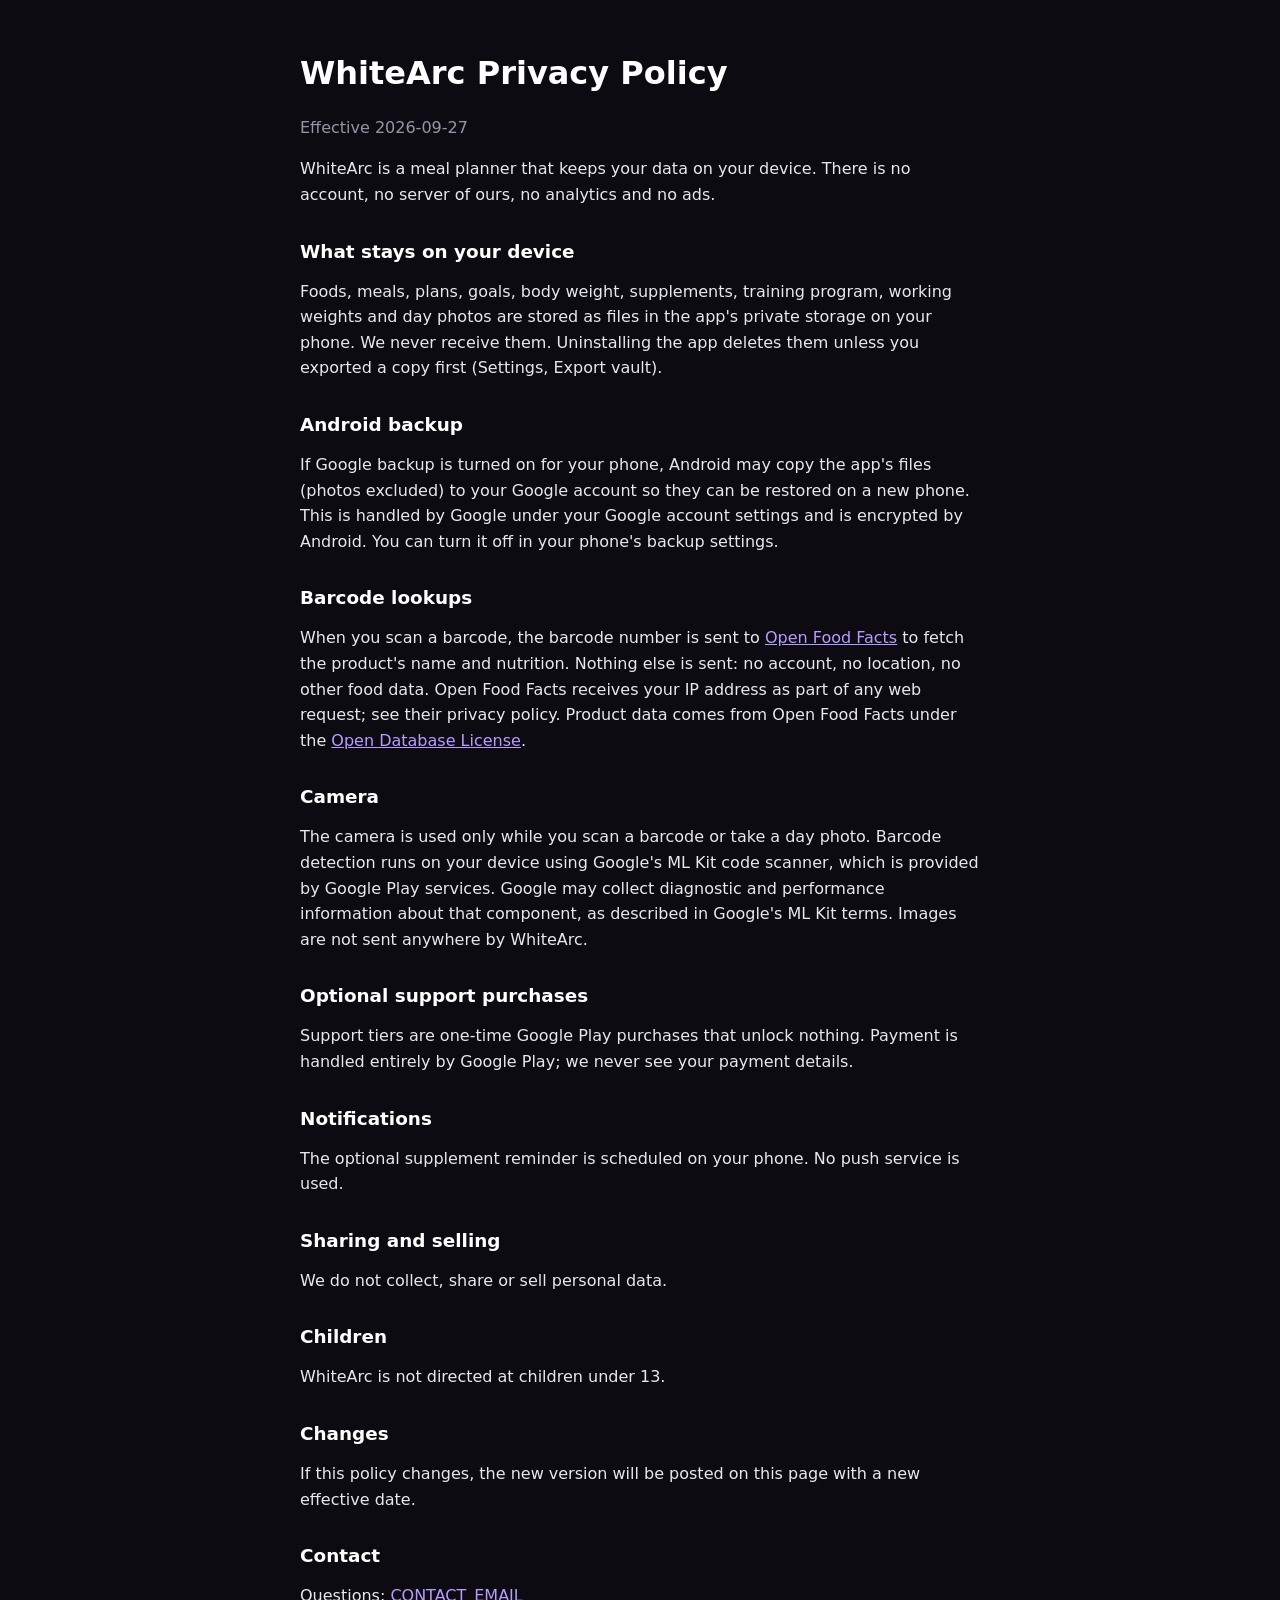
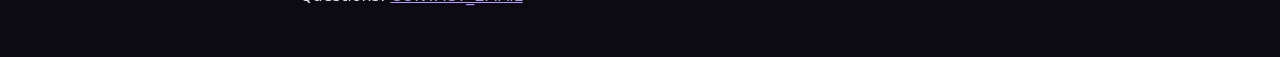
==== privacy.html @ a420f755 "Privacy policy page" ====
<!doctype html>
<html lang="en">
<head>
<meta charset="utf-8">
<meta name="viewport" content="width=device-width, initial-scale=1">
<title>WhiteArc Privacy Policy</title>
<style>
  :root { color-scheme: dark; }
  body { background: #0d0b12; color: #e9e6f0; font: 16px/1.6 system-ui, sans-serif; margin: 0; padding: 2rem 1rem; }
  main { max-width: 680px; margin: 0 auto; }
  h1, h2 { color: #fff; line-height: 1.25; }
  h2 { margin-top: 2rem; font-size: 1.15rem; }
  a { color: #b79cff; }
  .muted { color: #9a93a8; }
</style>
</head>
<body>
<main>
<h1>WhiteArc Privacy Policy</h1>
<p class="muted">Effective 2026-09-27</p>

<p>WhiteArc is a meal planner that keeps your data on your device. There is no account, no server of ours, no analytics and no ads.</p>

<h2>What stays on your device</h2>
<p>Foods, meals, plans, goals, body weight, supplements, training program, working weights and day photos are stored as files in the app's private storage on your phone. We never receive them. Uninstalling the app deletes them unless you exported a copy first (Settings, Export vault).</p>

<h2>Android backup</h2>
<p>If Google backup is turned on for your phone, Android may copy the app's files (photos excluded) to your Google account so they can be restored on a new phone. This is handled by Google under your Google account settings and is encrypted by Android. You can turn it off in your phone's backup settings.</p>

<h2>Barcode lookups</h2>
<p>When you scan a barcode, the barcode number is sent to <a href="https://world.openfoodfacts.org">Open Food Facts</a> to fetch the product's name and nutrition. Nothing else is sent: no account, no location, no other food data. Open Food Facts receives your IP address as part of any web request; see their privacy policy. Product data comes from Open Food Facts under the <a href="https://opendatacommons.org/licenses/odbl/1-0/">Open Database License</a>.</p>

<h2>Camera</h2>
<p>The camera is used only while you scan a barcode or take a day photo. Barcode detection runs on your device using Google's ML Kit code scanner, which is provided by Google Play services. Google may collect diagnostic and performance information about that component, as described in Google's ML Kit terms. Images are not sent anywhere by WhiteArc.</p>

<h2>Optional support purchases</h2>
<p>Support tiers are one-time Google Play purchases that unlock nothing. Payment is handled entirely by Google Play; we never see your payment details.</p>

<h2>Notifications</h2>
<p>The optional supplement reminder is scheduled on your phone. No push service is used.</p>

<h2>Sharing and selling</h2>
<p>We do not collect, share or sell personal data.</p>

<h2>Children</h2>
<p>WhiteArc is not directed at children under 13.</p>

<h2>Changes</h2>
<p>If this policy changes, the new version will be posted on this page with a new effective date.</p>

<h2>Contact</h2>
<p>Questions: <a href="mailto:CONTACT_EMAIL">CONTACT_EMAIL</a></p>
</main>
</body>
</html>
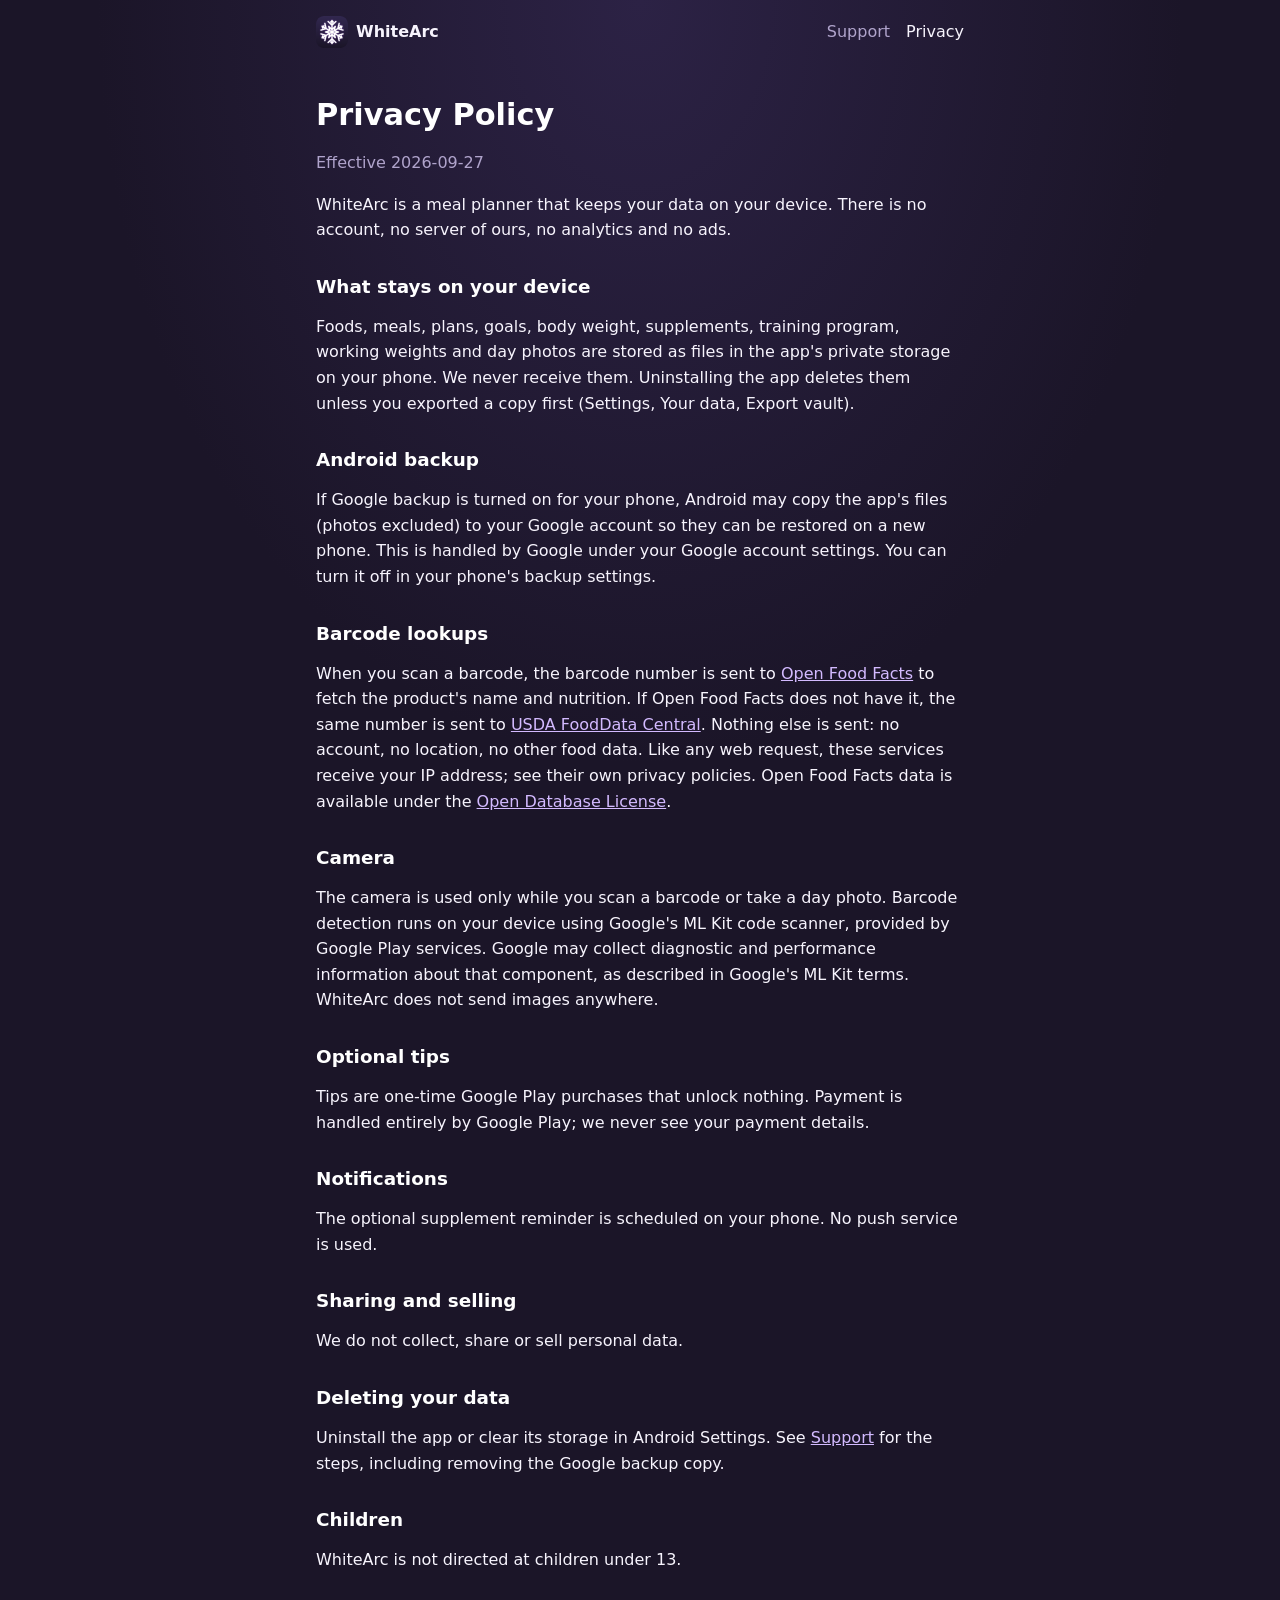
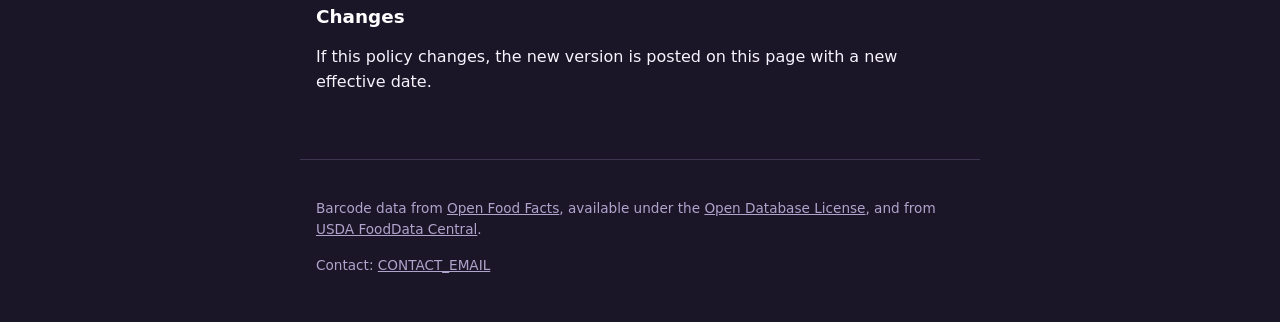
==== commit 3d379071: "Home and support pages, shared style, FDC in privacy policy" ====
--- a/privacy.html
+++ b/privacy.html
@@ -4,37 +4,36 @@
 <meta charset="utf-8">
 <meta name="viewport" content="width=device-width, initial-scale=1">
 <title>WhiteArc Privacy Policy</title>
-<style>
-  :root { color-scheme: dark; }
-  body { background: #0d0b12; color: #e9e6f0; font: 16px/1.6 system-ui, sans-serif; margin: 0; padding: 2rem 1rem; }
-  main { max-width: 680px; margin: 0 auto; }
-  h1, h2 { color: #fff; line-height: 1.25; }
-  h2 { margin-top: 2rem; font-size: 1.15rem; }
-  a { color: #b79cff; }
-  .muted { color: #9a93a8; }
-</style>
+<meta name="description" content="WhiteArc keeps your data on your phone. No account, no analytics, no ads.">
+<link rel="icon" href="icon.png">
+<link rel="stylesheet" href="style.css">
 </head>
 <body>
+<nav>
+  <a class="brand" href="./"><img src="icon.png" alt="">WhiteArc</a>
+  <a href="support.html">Support</a>
+  <a href="privacy.html" aria-current="page">Privacy</a>
+</nav>
 <main>
-<h1>WhiteArc Privacy Policy</h1>
+<h1>Privacy Policy</h1>
 <p class="muted">Effective 2026-09-27</p>
 
 <p>WhiteArc is a meal planner that keeps your data on your device. There is no account, no server of ours, no analytics and no ads.</p>
 
 <h2>What stays on your device</h2>
-<p>Foods, meals, plans, goals, body weight, supplements, training program, working weights and day photos are stored as files in the app's private storage on your phone. We never receive them. Uninstalling the app deletes them unless you exported a copy first (Settings, Export vault).</p>
+<p>Foods, meals, plans, goals, body weight, supplements, training program, working weights and day photos are stored as files in the app's private storage on your phone. We never receive them. Uninstalling the app deletes them unless you exported a copy first (Settings, Your data, Export vault).</p>
 
 <h2>Android backup</h2>
-<p>If Google backup is turned on for your phone, Android may copy the app's files (photos excluded) to your Google account so they can be restored on a new phone. This is handled by Google under your Google account settings and is encrypted by Android. You can turn it off in your phone's backup settings.</p>
+<p>If Google backup is turned on for your phone, Android may copy the app's files (photos excluded) to your Google account so they can be restored on a new phone. This is handled by Google under your Google account settings. You can turn it off in your phone's backup settings.</p>
 
 <h2>Barcode lookups</h2>
-<p>When you scan a barcode, the barcode number is sent to <a href="https://world.openfoodfacts.org">Open Food Facts</a> to fetch the product's name and nutrition. Nothing else is sent: no account, no location, no other food data. Open Food Facts receives your IP address as part of any web request; see their privacy policy. Product data comes from Open Food Facts under the <a href="https://opendatacommons.org/licenses/odbl/1-0/">Open Database License</a>.</p>
+<p>When you scan a barcode, the barcode number is sent to <a href="https://world.openfoodfacts.org">Open Food Facts</a> to fetch the product's name and nutrition. If Open Food Facts does not have it, the same number is sent to <a href="https://fdc.nal.usda.gov">USDA FoodData Central</a>. Nothing else is sent: no account, no location, no other food data. Like any web request, these services receive your IP address; see their own privacy policies. Open Food Facts data is available under the <a href="https://opendatacommons.org/licenses/odbl/1-0/">Open Database License</a>.</p>
 
 <h2>Camera</h2>
-<p>The camera is used only while you scan a barcode or take a day photo. Barcode detection runs on your device using Google's ML Kit code scanner, which is provided by Google Play services. Google may collect diagnostic and performance information about that component, as described in Google's ML Kit terms. Images are not sent anywhere by WhiteArc.</p>
+<p>The camera is used only while you scan a barcode or take a day photo. Barcode detection runs on your device using Google's ML Kit code scanner, provided by Google Play services. Google may collect diagnostic and performance information about that component, as described in Google's ML Kit terms. WhiteArc does not send images anywhere.</p>
 
-<h2>Optional support purchases</h2>
-<p>Support tiers are one-time Google Play purchases that unlock nothing. Payment is handled entirely by Google Play; we never see your payment details.</p>
+<h2>Optional tips</h2>
+<p>Tips are one-time Google Play purchases that unlock nothing. Payment is handled entirely by Google Play; we never see your payment details.</p>
 
 <h2>Notifications</h2>
 <p>The optional supplement reminder is scheduled on your phone. No push service is used.</p>
@@ -42,14 +41,18 @@
 <h2>Sharing and selling</h2>
 <p>We do not collect, share or sell personal data.</p>
 
+<h2>Deleting your data</h2>
+<p>Uninstall the app or clear its storage in Android Settings. See <a href="support.html">Support</a> for the steps, including removing the Google backup copy.</p>
+
 <h2>Children</h2>
 <p>WhiteArc is not directed at children under 13.</p>
 
 <h2>Changes</h2>
-<p>If this policy changes, the new version will be posted on this page with a new effective date.</p>
-
-<h2>Contact</h2>
-<p>Questions: <a href="mailto:CONTACT_EMAIL">CONTACT_EMAIL</a></p>
+<p>If this policy changes, the new version is posted on this page with a new effective date.</p>
 </main>
+<footer>
+  <p>Barcode data from <a href="https://world.openfoodfacts.org">Open Food Facts</a>, available under the <a href="https://opendatacommons.org/licenses/odbl/1-0/">Open Database License</a>, and from <a href="https://fdc.nal.usda.gov">USDA FoodData Central</a>.</p>
+  <p>Contact: <a href="mailto:CONTACT_EMAIL">CONTACT_EMAIL</a></p>
+</footer>
 </body>
 </html>
--- a/style.css
+++ b/style.css
@@ -0,0 +1,41 @@
+:root {
+  color-scheme: dark;
+  --bg: #1b1528;
+  --panel: #282040;
+  --fg: #f7f4fd;
+  --muted: #b0a4cc;
+  --border: #3d3454;
+  --accent: #ab7dff;
+  --accent-soft: #d3baff;
+}
+* { box-sizing: border-box; }
+body {
+  margin: 0;
+  background: radial-gradient(ellipse at top, #2c2245 0%, var(--bg) 60%) fixed, var(--bg);
+  color: var(--fg);
+  font: 16px/1.6 system-ui, -apple-system, "Segoe UI", Roboto, sans-serif;
+}
+main { max-width: 680px; margin: 0 auto; padding: 1.5rem 16px 3rem; }
+nav { display: flex; align-items: center; gap: 1rem; max-width: 680px; margin: 0 auto; padding: 1rem 16px 0; flex-wrap: wrap; }
+nav .brand { display: flex; align-items: center; gap: 0.5rem; font-weight: 700; color: var(--fg); text-decoration: none; margin-right: auto; }
+nav .brand img { width: 32px; height: 32px; border-radius: 8px; }
+nav a { color: var(--muted); text-decoration: none; }
+nav a:hover, nav a[aria-current] { color: var(--fg); }
+h1, h2, h3 { line-height: 1.25; color: #fff; }
+h1 { font-size: 1.9rem; margin: 1.5rem 0 0.5rem; }
+h2 { font-size: 1.15rem; margin-top: 2rem; }
+h3 { font-size: 1rem; margin: 1.5rem 0 0.25rem; }
+a { color: var(--accent-soft); }
+.muted { color: var(--muted); }
+.hero { text-align: center; padding: 2rem 0 1rem; }
+.hero img { width: 112px; height: 112px; border-radius: 26px; box-shadow: 0 0 48px rgba(171, 125, 255, 0.35); }
+.hero h1 { font-size: 2.3rem; margin-top: 1rem; }
+.hero p { color: var(--muted); font-size: 1.1rem; margin: 0.25rem 0 1.5rem; }
+.cta { display: inline-block; background: var(--accent); color: var(--bg); font-weight: 700; padding: 0.75rem 1.5rem; border-radius: 12px; text-decoration: none; }
+.soon { display: inline-block; border: 1px solid var(--border); color: var(--muted); padding: 0.6rem 1.2rem; border-radius: 12px; }
+.cards { display: grid; gap: 0.75rem; grid-template-columns: repeat(auto-fit, minmax(200px, 1fr)); margin: 2rem 0; }
+.card { background: var(--panel); border: 1px solid var(--border); border-radius: 14px; padding: 1rem; }
+.card h3 { margin: 0 0 0.25rem; }
+.card p { margin: 0; color: var(--muted); font-size: 0.95rem; }
+footer { max-width: 680px; margin: 0 auto; padding: 1.5rem 16px 2rem; border-top: 1px solid var(--border); color: var(--muted); font-size: 0.85rem; }
+footer a { color: var(--muted); }
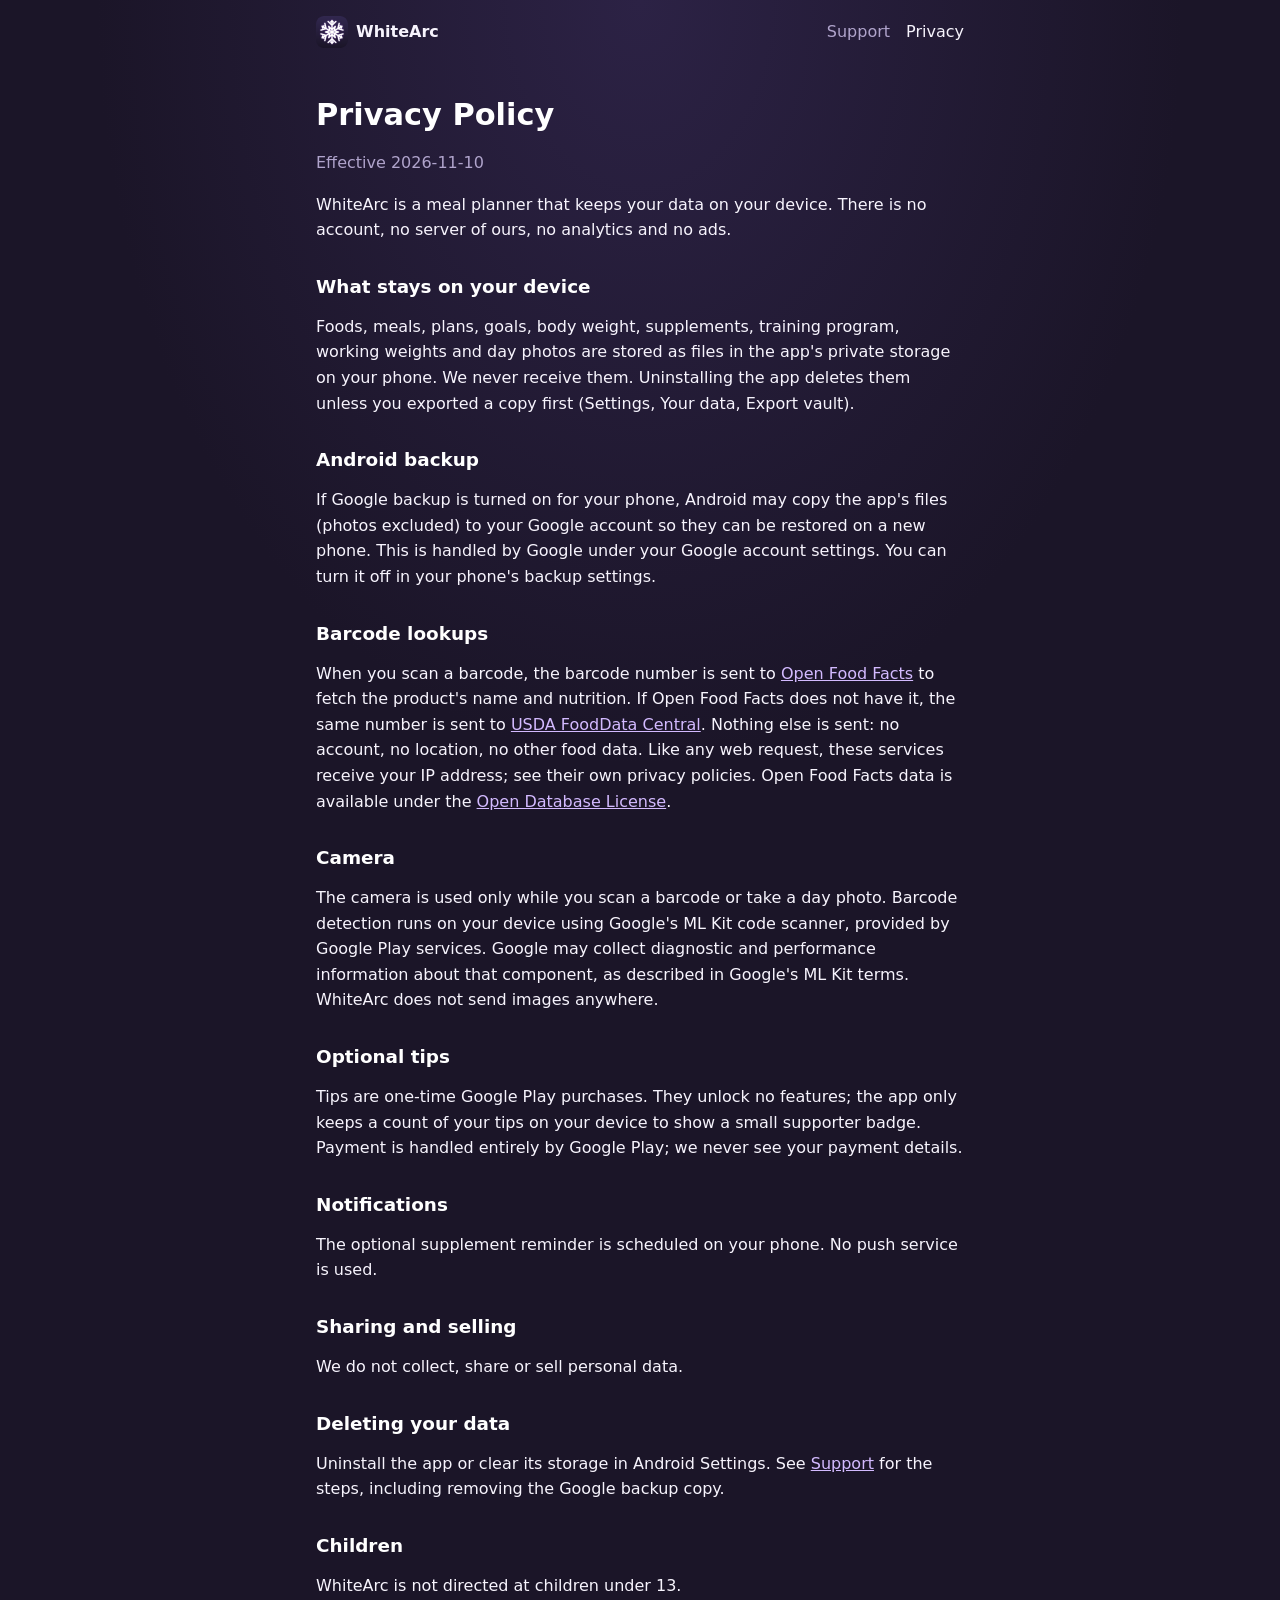
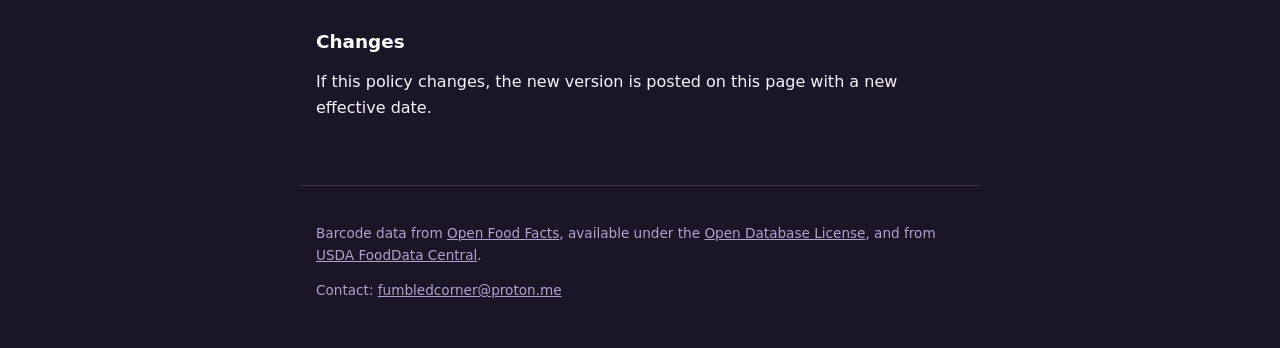
==== commit f3df3a23: "Real contact email, tips now mention the supporter badge Co-Authored-By: Claude Opus 5.5 <noreply@an" ====
--- a/privacy.html
+++ b/privacy.html
@@ -16,7 +16,7 @@
 </nav>
 <main>
 <h1>Privacy Policy</h1>
-<p class="muted">Effective 2026-09-27</p>
+<p class="muted">Effective 2026-11-10</p>
 
 <p>WhiteArc is a meal planner that keeps your data on your device. There is no account, no server of ours, no analytics and no ads.</p>
 
@@ -33,7 +33,7 @@
 <p>The camera is used only while you scan a barcode or take a day photo. Barcode detection runs on your device using Google's ML Kit code scanner, provided by Google Play services. Google may collect diagnostic and performance information about that component, as described in Google's ML Kit terms. WhiteArc does not send images anywhere.</p>
 
 <h2>Optional tips</h2>
-<p>Tips are one-time Google Play purchases that unlock nothing. Payment is handled entirely by Google Play; we never see your payment details.</p>
+<p>Tips are one-time Google Play purchases. They unlock no features; the app only keeps a count of your tips on your device to show a small supporter badge. Payment is handled entirely by Google Play; we never see your payment details.</p>
 
 <h2>Notifications</h2>
 <p>The optional supplement reminder is scheduled on your phone. No push service is used.</p>
@@ -52,7 +52,7 @@
 </main>
 <footer>
   <p>Barcode data from <a href="https://world.openfoodfacts.org">Open Food Facts</a>, available under the <a href="https://opendatacommons.org/licenses/odbl/1-0/">Open Database License</a>, and from <a href="https://fdc.nal.usda.gov">USDA FoodData Central</a>.</p>
-  <p>Contact: <a href="mailto:CONTACT_EMAIL">CONTACT_EMAIL</a></p>
+  <p>Contact: <a href="mailto:fumbledcorner@proton.me">fumbledcorner@proton.me</a></p>
 </footer>
 </body>
 </html>
